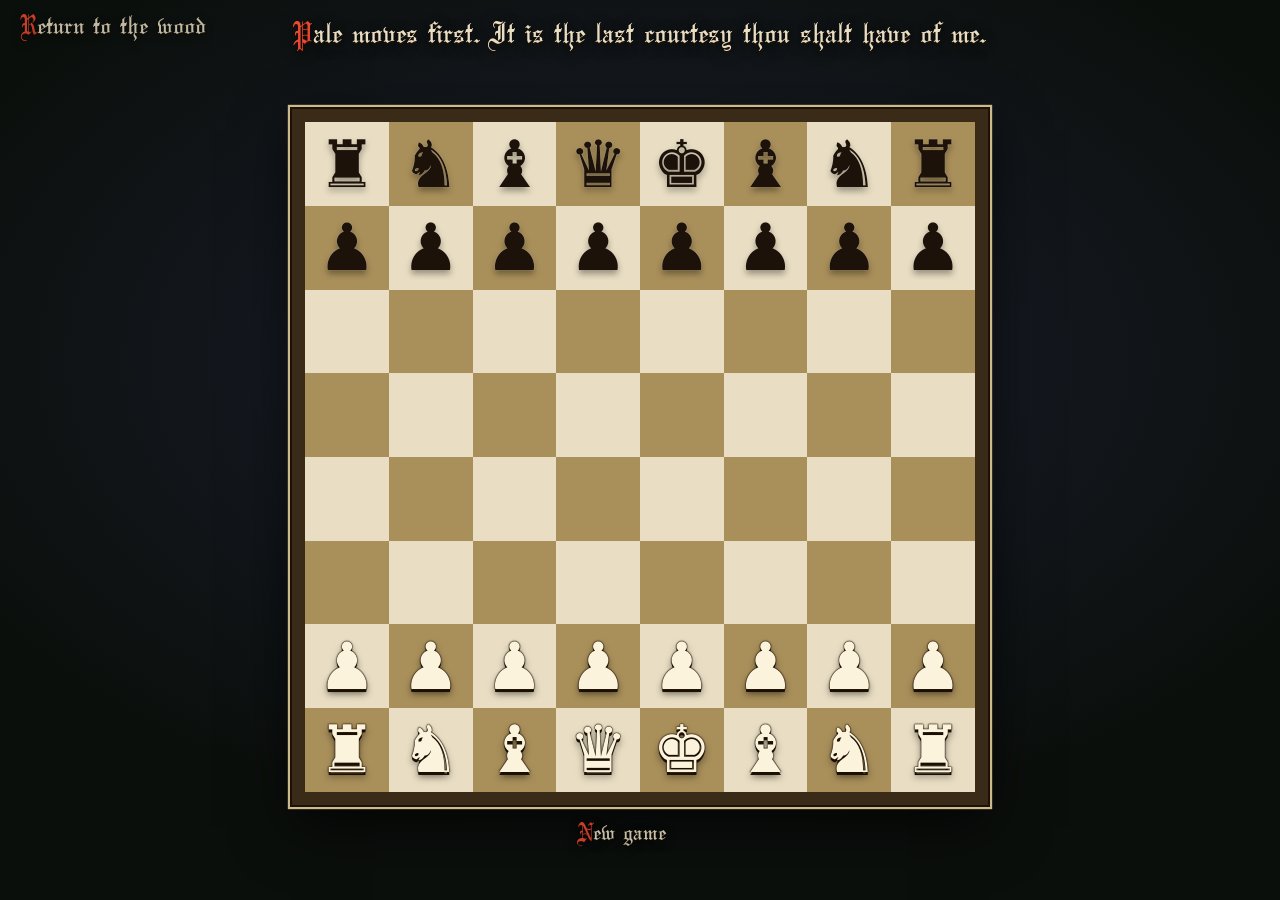
==== chess.html @ b7c59d1b "Speak with the wizard: falling letters, a speech bubble, and a game of chess Clicking the wizard sca" ====
<!DOCTYPE html>
<html lang="en">
<head>
<meta charset="utf-8">
<meta name="viewport" content="width=device-width, initial-scale=1">
<title>Illias — A Game of Chess</title>
<meta name="description" content="Illias — play the wizard at chess.">
<link rel="stylesheet" href="cursors.css">
<style>
@font-face {
  font-family: "Olde English";
  src: url("tribute/olde-english.woff") format("woff");
  font-weight: 400; font-style: normal; font-display: block;
}
/* ------------------------------------------------------------------
   ILLIAS — the wizard's chessboard
   A vellum board on the forest floor. You hold the pale pieces.
------------------------------------------------------------------- */
:root {
  --bark: #0b0f0c; --vellum: #e9dec3; --vellum-deep: #cdb98a; --vellum-lit: #fbf3dc;
  --ink: #2b1d12; --ink-soft: #5a4531; --minium: #cf3422; --minium-lit: #f0482f; --moss: #5d6a2a;
  --scribe: "Olde English", "Old English Text MT", "Luminari", "Apple Chancery", fantasy, serif;
  --sq: min(9.3vh, 11.4vw);
}
* { box-sizing: border-box; }
html, body { min-height: 100%; margin: 0; }
body {
  font-family: var(--scribe); color: var(--vellum); -webkit-font-smoothing: antialiased;
  background: radial-gradient(ellipse 80% 70% at 50% 40%, #1c2030, var(--bark) 75%);
  display: grid; place-items: center; padding: 2vh 2vw;
}
.home {
  position: fixed; left: 20px; top: 14px; z-index: 3; color: var(--vellum); text-decoration: none;
  font-size: clamp(20px, 3.2vh, 30px); line-height: 1; opacity: .82; text-shadow: 0 .05em 0 #1d1004, 0 .1em .35em rgba(0, 0, 0, .8);
}
.home b { font-weight: 400; color: var(--minium-lit); }
.home:hover, .home:focus-visible { opacity: 1; outline: none; }

.table { display: grid; justify-items: center; gap: 1.6vh; }
.says {
  margin: 0; min-height: 2.3em; max-width: calc(var(--sq) * 8.4); text-align: center;
  font-size: clamp(20px, 3.7vh, 34px); line-height: 1.12; font-weight: 400;
  text-shadow: 0 .05em 0 #1d1004, 0 .1em .4em rgba(0, 0, 0, .8);
}
.says b { font-weight: 400; color: var(--minium-lit); }

.board {
  display: grid; grid-template: repeat(8, var(--sq)) / repeat(8, var(--sq));
  padding: calc(var(--sq) * .16); background: #3a2a18;
  box-shadow: 0 0 0 2px #1d1004, 0 0 0 calc(var(--sq) * .05) var(--vellum-deep), 0 2.4vh 6vh rgba(0, 0, 0, .7);
}
.s {
  position: relative; border: 0; padding: 0; margin: 0; display: grid; place-items: center;
  font: 400 calc(var(--sq) * .78)/1 "Apple Symbols", "Segoe UI Symbol", "Noto Sans Symbols2", "DejaVu Sans", serif;
  background: var(--vellum); color: var(--ink); outline: none;
}
.s.d { background: #a98f5a; }
.s.w { color: var(--vellum-lit); text-shadow: 0 0 1px #1d1004, 0 0 1px #1d1004, 0 0 2px #1d1004, 0 .04em 0 #1d1004, 0 .08em .12em rgba(0, 0, 0, .5); }
.s.b { color: #1c120a; text-shadow: 0 0 1px rgba(251, 243, 220, .7), 0 .06em .1em rgba(0, 0, 0, .35); }
.s.last::before { content: ""; position: absolute; inset: 0; background: rgba(207, 162, 74, .42); }
.s.sel::before  { content: ""; position: absolute; inset: 0; background: rgba(207, 52, 34, .38); }
.s.chk::before  { content: ""; position: absolute; inset: 0; background: radial-gradient(circle, rgba(240, 72, 47, .85), rgba(240, 72, 47, 0) 72%); }
.s.to::after {
  content: ""; position: absolute; width: 26%; height: 26%; border-radius: 50%;
  background: rgba(43, 29, 18, .42); box-shadow: 0 0 0 2px rgba(251, 243, 220, .35);
}
.s.to.cap::after { width: 86%; height: 86%; background: none; box-shadow: inset 0 0 0 calc(var(--sq) * .07) rgba(207, 52, 34, .7); }
.s span { position: relative; z-index: 1; }
.s:focus-visible { box-shadow: inset 0 0 0 3px var(--minium); z-index: 2; }
.s.moved span { animation: land .28s cubic-bezier(.2, .8, .2, 1); }
@keyframes land { from { transform: scale(1.35) translateY(-12%); opacity: .5; } to { transform: none; opacity: 1; } }

.bar { display: flex; gap: 1.4em; align-items: center; font-size: clamp(18px, 3vh, 26px); }
.btn {
  background: none; border: 0; padding: .1em .2em; font: inherit; color: var(--vellum); opacity: .85;
  text-shadow: 0 .05em 0 #1d1004, 0 .1em .35em rgba(0, 0, 0, .8);
}
.btn b { font-weight: 400; color: var(--minium-lit); }
.btn:hover, .btn:focus-visible { opacity: 1; outline: none; text-decoration: underline; text-decoration-thickness: .05em; text-underline-offset: .14em; }
.count { color: var(--vellum-deep); opacity: .8; font-family: "Apple Symbols", "Segoe UI Symbol", serif; font-size: .9em; letter-spacing: .05em; min-height: 1.2em; }

@media (max-aspect-ratio: 1/1) { body { padding-top: 60px; } }
@media (prefers-reduced-motion: reduce) { .s.moved span { animation: none; } }
</style>
</head>
<body>
<a class="home" href="index.html"><b>R</b>eturn to the wood</a>

<main class="table">
  <p class="says" id="says" aria-live="polite"></p>
  <div class="board" id="board" role="grid" aria-label="Chessboard. You play the pale pieces."></div>
  <div class="bar">
    <button class="btn" id="again" type="button"><b>N</b>ew game</button>
    <span class="count" id="count" aria-label="Captured pieces"></span>
  </div>
</main>

<script src="chess-engine.js"></script>
<script>
(() => {
  const E = window.WizardChess;
  const boardEl = document.getElementById('board'), says = document.getElementById('says'), count = document.getElementById('count');
  const GLYPH = { k: '♚', q: '♛', r: '♜', b: '♝', n: '♞', p: '♟' };
  const NAME  = { k: 'king', q: 'queen', r: 'rook', b: 'bishop', n: 'knight', p: 'pawn' };
  const sqName = i => 'abcdefgh'[i & 7] + (8 - (i >> 3));
  const pick = a => a[Math.floor(Math.random() * a.length)];
  const rubric = s => `<b>${s[0]}</b>${s.slice(1)}`;
  const say = s => { says.innerHTML = rubric(s); };

  const LINES = {
    open:    ['Pale moves first. It is the last courtesy thou shalt have of me.', 'Sit, then. The board hath waited longer than thou hast lived.', 'Begin. I have all the time the forest has.'],
    quiet:   ['Hm.', 'Bold. Foolish, but bold.', 'I have seen that move before. It ended in tears.', 'The trees are watching thee blunder.', 'Go on, go on.', 'So that is thy plan. Curious.', 'A move, certainly. I shall say no more.'],
    took:    ['I shall keep that.', 'Mine. It will make a fine paperweight.', 'One fewer to trouble thee.', 'Thou wert not using it well.'],
    lost:    ['A trifle. Take it.', 'Thou hast teeth after all.', 'I never liked that one.', 'Enjoy it. It is the last.'],
    check:   ['Check. Mind thy king.', 'Check. He looks nervous.', 'Check, little wanderer.'],
    checked: ['Check, is it? How dare thee.', 'My king hath survived worse than thee.'],
    won:     ['Checkmate. The forest keeps another king.', 'Checkmate. Return when thou hast grown wiser.'],
    beaten:  ['Checkmate…? Impossible. Tell no one of this.', 'Thou hast beaten me. The owls will never let me hear the end of it.'],
    draw:    ['Stalemate. Neither of us leaves the wood today.']
  };

  let s, sel = -1, moves = [], last = null, over = false, thinking = false, taken = [];
  const squares = [];
  for (let i = 0; i < 64; i++) {
    const b = document.createElement('button');
    b.type = 'button'; b.className = 's' + (((i >> 3) + (i & 7)) % 2 ? ' d' : '');
    b.innerHTML = '<span></span>';
    b.addEventListener('click', () => click(i));
    boardEl.appendChild(b); squares.push(b);
  }

  function draw(movedTo = -1) {
    const chk = E.inCheck(s) ? s.b.indexOf(s.w ? 'K' : 'k') : -1;
    const targets = new Map(moves.filter(m => m.f === sel).map(m => [m.t, m]));
    squares.forEach((el, i) => {
      const p = s.b[i], white = p !== '.' && E.isW(p);
      el.firstChild.textContent = p === '.' ? '' : GLYPH[p.toLowerCase()] + '︎';
      el.classList.toggle('w', p !== '.' && white); el.classList.toggle('b', p !== '.' && !white);
      el.classList.toggle('sel', i === sel); el.classList.toggle('chk', i === chk);
      el.classList.toggle('last', !!last && (i === last.f || i === last.t));
      el.classList.toggle('to', targets.has(i)); el.classList.toggle('cap', targets.has(i) && (p !== '.' || !!targets.get(i).ep));
      el.classList.toggle('moved', i === movedTo);
      el.setAttribute('aria-label', sqName(i) + (p === '.' ? '' : ', ' + (white ? 'pale ' : 'dark ') + NAME[p.toLowerCase()]));
    });
    count.textContent = taken.map(p => GLYPH[p.toLowerCase()] + '︎').join('');
  }

  function play(m) {
    const cap = m.ep ? (s.w ? 'p' : 'P') : s.b[m.t];
    if (cap !== '.') taken.push(cap);
    s = E.make(s, m); last = m; sel = -1; moves = E.legal(s);
    draw(m.t);
    return cap !== '.';
  }
  function ended() {
    if (moves.length) return false;
    over = true;
    say(pick(!E.inCheck(s) ? LINES.draw : s.w ? LINES.won : LINES.beaten));
    return true;
  }

  function click(i) {
    if (over || thinking || !s.w) return;
    const m = moves.find(m => m.f === sel && m.t === i && (!m.promo || m.promo === 'Q'));
    if (m) {
      const took = play(m);
      if (ended()) return;
      thinking = true;
      const youCheck = E.inCheck(s);
      setTimeout(() => {
        const r = E.best(s, 3), wizTook = play(r);
        thinking = false;
        if (ended()) return;
        say(pick(E.inCheck(s) ? LINES.check : wizTook ? LINES.took : youCheck ? LINES.checked : took ? LINES.lost : LINES.quiet));
      }, 450);
      return;
    }
    const p = s.b[i];
    sel = (p !== '.' && E.isW(p) && i !== sel) ? i : -1;
    draw();
  }

  function fresh() { s = E.fresh(); sel = -1; last = null; over = false; thinking = false; taken = []; moves = E.legal(s); draw(); say(pick(LINES.open)); }
  document.getElementById('again').addEventListener('click', fresh);
  fresh();
})();
</script>
</body>
</html>
---- cursors.css ----
/* ---------- medieval hand cursors ---------- */
*, *::before, *::after { cursor: url("cutouts/hand-default.png") 4 2, default; }
a, button, [role="button"], input[type="submit"], .clickable, summary, .way { cursor: url("cutouts/hand-pointer.png") 4 2, pointer; }
a:active, button:active, [role="button"]:active, .clickable:active, summary:active, .way:active { cursor: url("cutouts/hand-grab.png") 4 2, grabbing; }
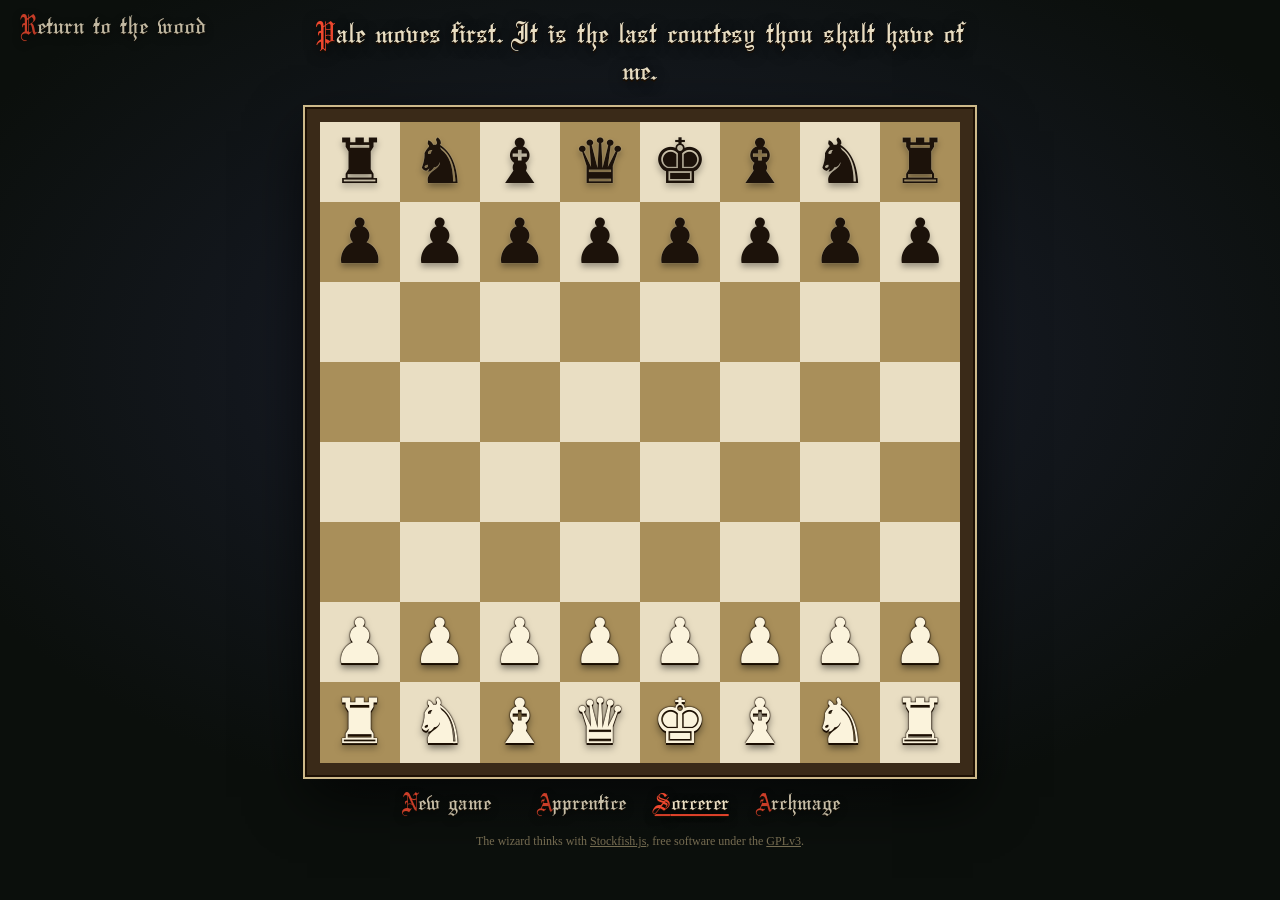
==== commit a5c32b9b: "Chess: the wizard now thinks with Stockfish 19 (lite), three strengths Adds stockfish/ (stockfish.js" ====
--- a/chess.html
+++ b/chess.html
@@ -20,7 +20,7 @@
   --bark: #0b0f0c; --vellum: #e9dec3; --vellum-deep: #cdb98a; --vellum-lit: #fbf3dc;
   --ink: #2b1d12; --ink-soft: #5a4531; --minium: #cf3422; --minium-lit: #f0482f; --moss: #5d6a2a;
   --scribe: "Olde English", "Old English Text MT", "Luminari", "Apple Chancery", fantasy, serif;
-  --sq: min(9.3vh, 11.4vw);
+  --sq: min(8.9vh, 11.4vw);
 }
 * { box-sizing: border-box; }
 html, body { min-height: 100%; margin: 0; }
@@ -70,13 +70,17 @@
 .s.moved span { animation: land .28s cubic-bezier(.2, .8, .2, 1); }
 @keyframes land { from { transform: scale(1.35) translateY(-12%); opacity: .5; } to { transform: none; opacity: 1; } }
 
-.bar { display: flex; gap: 1.4em; align-items: center; font-size: clamp(18px, 3vh, 26px); }
+.bar { display: flex; flex-wrap: wrap; justify-content: center; gap: .3em 1.4em; align-items: center; font-size: clamp(18px, 3vh, 26px); }
 .btn {
   background: none; border: 0; padding: .1em .2em; font: inherit; color: var(--vellum); opacity: .85;
   text-shadow: 0 .05em 0 #1d1004, 0 .1em .35em rgba(0, 0, 0, .8);
 }
 .btn b { font-weight: 400; color: var(--minium-lit); }
 .btn:hover, .btn:focus-visible { opacity: 1; outline: none; text-decoration: underline; text-decoration-thickness: .05em; text-underline-offset: .14em; }
+.levels { display: flex; gap: .7em; }
+.btn[aria-pressed="true"] { opacity: 1; text-decoration: underline; text-decoration-color: var(--minium-lit); text-decoration-thickness: .06em; text-underline-offset: .16em; }
+.credit { margin: 0; font: 12px/1.3 Georgia, serif; color: var(--vellum-deep); opacity: .55; }
+.credit a { color: inherit; }
 .count { color: var(--vellum-deep); opacity: .8; font-family: "Apple Symbols", "Segoe UI Symbol", serif; font-size: .9em; letter-spacing: .05em; min-height: 1.2em; }
 
 @media (max-aspect-ratio: 1/1) { body { padding-top: 60px; } }
@@ -91,8 +95,14 @@
   <div class="board" id="board" role="grid" aria-label="Chessboard. You play the pale pieces."></div>
   <div class="bar">
     <button class="btn" id="again" type="button"><b>N</b>ew game</button>
+    <span class="levels" role="group" aria-label="How strong the wizard plays">
+      <button class="btn" type="button" data-level="apprentice"><b>A</b>pprentice</button>
+      <button class="btn" type="button" data-level="sorcerer"><b>S</b>orcerer</button>
+      <button class="btn" type="button" data-level="archmage"><b>A</b>rchmage</button>
+    </span>
     <span class="count" id="count" aria-label="Captured pieces"></span>
   </div>
+  <p class="credit">The wizard thinks with <a href="https://github.com/nmrugg/stockfish.js">Stockfish.js</a>, free software under the <a href="stockfish/Copying.txt">GPLv3</a>.</p>
 </main>
 
 <script src="chess-engine.js"></script>
@@ -119,7 +129,57 @@
     draw:    ['Stalemate. Neither of us leaves the wood today.']
   };
 
-  let s, sel = -1, moves = [], last = null, over = false, thinking = false, taken = [];
+  let s, sel = -1, moves = [], last = null, over = false, thinking = false, taken = [], line = [], game = 0;
+
+  /* ---------- the wizard's mind: Stockfish in a worker, spoken to in UCI ----------
+     chess-engine.js still referees (legal moves, check, mate); Stockfish only chooses his move.
+     If the worker cannot start, the small built-in search answers instead. */
+  const LEVELS = {
+    apprentice: { elo: 1350, ms: 300 },
+    sorcerer:   { elo: 1900, ms: 600 },
+    archmage:   { elo: 0,    ms: 1200 }                 // 0 = no limit: full strength
+  };
+  let level = 'sorcerer';
+  try { const v = localStorage.getItem('illias-chess-level'); if (LEVELS[v]) level = v; } catch (e) {}
+  const levelBtns = [...document.querySelectorAll('[data-level]')];
+  const showLevel = () => levelBtns.forEach(b => b.setAttribute('aria-pressed', String(b.dataset.level === level)));
+  levelBtns.forEach(b => b.addEventListener('click', () => {
+    level = b.dataset.level; showLevel();
+    try { localStorage.setItem('illias-chess-level', level); } catch (e) {}
+  }));
+  showLevel();
+
+  let fish = null, fishReady = false, waiting = null;
+  try {
+    fish = new Worker('stockfish/stockfish-19-lite-single.js');
+    fish.onmessage = e => {
+      const l = String(e.data);
+      if (l === 'uciok') fishReady = true;
+      const m = /^bestmove (\S+)/.exec(l);
+      if (m && waiting) { const w = waiting; waiting = null; w(m[1]); }
+    };
+    fish.onerror = () => { fish = null; fishReady = false; if (waiting) { const w = waiting; waiting = null; w(null); } };
+    fish.postMessage('uci');
+  } catch (e) { fish = null; }
+
+  const uci = m => sqName(m.f) + sqName(m.t) + (m.promo ? m.promo.toLowerCase() : '');
+  function wizardMove() {                               // resolves to one of the legal moves in `moves`
+    return new Promise(res => {
+      const fallback = () => res(E.best(s, 3));
+      if (!fish || !fishReady) return fallback();
+      const L = LEVELS[level];
+      const timer = setTimeout(() => { if (waiting) { waiting = null; fallback(); } }, L.ms + 6000);
+      waiting = best => {
+        clearTimeout(timer);
+        const m = best && moves.find(m => uci(m) === best);
+        m ? res(m) : fallback();
+      };
+      fish.postMessage('setoption name UCI_LimitStrength value ' + (L.elo ? 'true' : 'false'));
+      if (L.elo) fish.postMessage('setoption name UCI_Elo value ' + L.elo);
+      fish.postMessage('position startpos' + (line.length ? ' moves ' + line.join(' ') : ''));
+      fish.postMessage('go movetime ' + L.ms);
+    });
+  }
   const squares = [];
   for (let i = 0; i < 64; i++) {
     const b = document.createElement('button');
@@ -148,6 +208,7 @@
   function play(m) {
     const cap = m.ep ? (s.w ? 'p' : 'P') : s.b[m.t];
     if (cap !== '.') taken.push(cap);
+    line.push(uci(m));
     s = E.make(s, m); last = m; sel = -1; moves = E.legal(s);
     draw(m.t);
     return cap !== '.';
@@ -167,12 +228,16 @@
       if (ended()) return;
       thinking = true;
       const youCheck = E.inCheck(s);
-      setTimeout(() => {
-        const r = E.best(s, 3), wizTook = play(r);
-        thinking = false;
-        if (ended()) return;
-        say(pick(E.inCheck(s) ? LINES.check : wizTook ? LINES.took : youCheck ? LINES.checked : took ? LINES.lost : LINES.quiet));
-      }, 450);
+      const g = game, t0 = performance.now();
+      wizardMove().then(r => {
+        setTimeout(() => {                              // never answer instantly; it looks rude
+          if (g !== game) return;
+          const wizTook = play(r);
+          thinking = false;
+          if (ended()) return;
+          say(pick(E.inCheck(s) ? LINES.check : wizTook ? LINES.took : youCheck ? LINES.checked : took ? LINES.lost : LINES.quiet));
+        }, Math.max(0, 450 - (performance.now() - t0)));
+      });
       return;
     }
     const p = s.b[i];
@@ -180,7 +245,11 @@
     draw();
   }
 
-  function fresh() { s = E.fresh(); sel = -1; last = null; over = false; thinking = false; taken = []; moves = E.legal(s); draw(); say(pick(LINES.open)); }
+  function fresh() {
+    game++; waiting = null; line = [];
+    if (fish && fishReady) { fish.postMessage('stop'); fish.postMessage('ucinewgame'); }
+    s = E.fresh(); sel = -1; last = null; over = false; thinking = false; taken = []; moves = E.legal(s); draw(); say(pick(LINES.open));
+  }
   document.getElementById('again').addEventListener('click', fresh);
   fresh();
 })();
